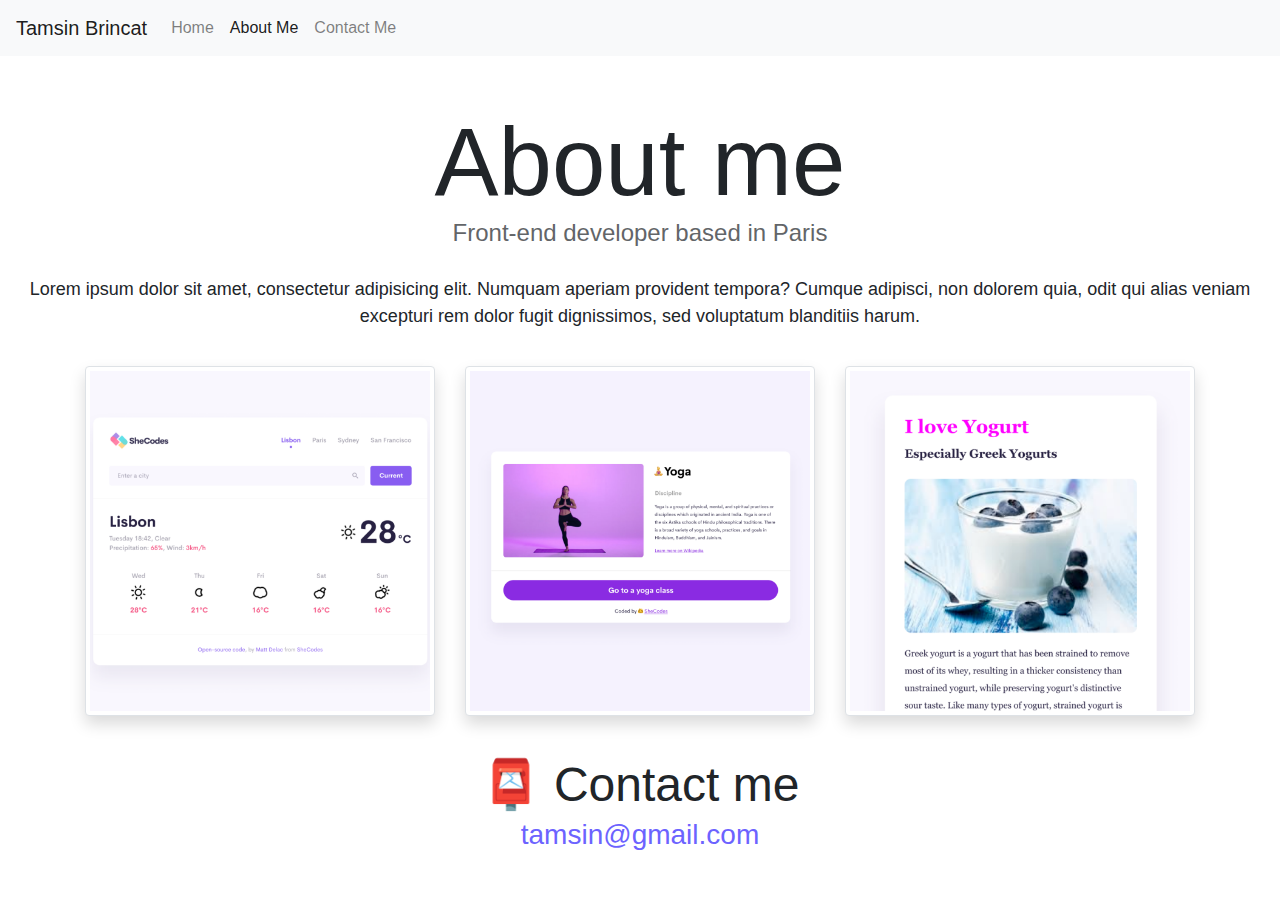
==== about.html @ c4be10b5 "Copied code from Codesandbox, updated absolute links, made it seo friendly" ====
<!DOCTYPE html>
<html lang="en">
  <head>
    <meta charset="UTF-8" />
    <meta http-equiv="X-UA-Compatible" content="IE=edge" />
    <meta name="viewport" content="width=device-width, initial-scale=1.0" />
    <meta
      name="description"
      content="Tamsin Brincat: Learn more about Tamsin Brincat"
    />
    <link
      rel="stylesheet"
      href="https://cdn.jsdelivr.net/npm/bootstrap@4.3.1/dist/css/bootstrap.min.css"
      integrity="sha384-ggOyR0iXCbMQv3Xipma34MD+dH/1fQ784/j6cY/iJTQUOhcWr7x9JvoRxT2MZw1T"
      crossorigin="anonymous"
    />
    <script
      src="https://code.jquery.com/jquery-3.3.1.slim.min.js"
      integrity="sha384-q8i/X+965DzO0rT7abK41JStQIAqVgRVzpbzo5smXKp4YfRvH+8abtTE1Pi6jizo"
      crossorigin="anonymous"
    ></script>
    <script
      src="https://cdn.jsdelivr.net/npm/popper.js@1.14.7/dist/umd/popper.min.js"
      integrity="sha384-UO2eT0CpHqdSJQ6hJty5KVphtPhzWj9WO1clHTMGa3JDZwrnQq4sF86dIHNDz0W1"
      crossorigin="anonymous"
    ></script>
    <script
      src="https://cdn.jsdelivr.net/npm/bootstrap@4.3.1/dist/js/bootstrap.min.js"
      integrity="sha384-JjSmVgyd0p3pXB1rRibZUAYoIIy6OrQ6VrjIEaFf/nJGzIxFDsf4x0xIM+B07jRM"
      crossorigin="anonymous"
    ></script>
    <link rel="stylesheet" href="/styles/app.css" />
    <title>Learn more about Tamsin Brincat</title>
  </head>
  <body>
    <nav
      class="navbar sticky-top navbar-expand-lg navbar-light bg-light w-100 mb-3"
    >
      <a class="navbar-brand" href="#">Tamsin Brincat</a>
      <button
        class="navbar-toggler"
        type="button"
        data-toggle="collapse"
        data-target="#navbarNav"
        aria-controls="navbarNav"
        aria-expanded="false"
        aria-label="Toggle navigation"
      >
        <span class="navbar-toggler-icon"></span>
      </button>
      <div class="collapse navbar-collapse" id="navbarNav">
        <ul class="navbar-nav">
          <li class="nav-item">
            <a class="nav-link" href="/"
              >Home <span class="sr-only">(current)</span></a
            >
          </li>
          <li class="nav-item active">
            <a class="nav-link" href="/about.html">About Me</a>
          </li>
          <li class="nav-item">
            <a class="nav-link" href="/about.html#contact">Contact Me</a>
          </li>
        </ul>
      </div>
    </nav>
    <h1 class="mt-5">About me</h1>
    <h3 class="mb-2">Front-end developer based in Paris</h3>
    <p>
      Lorem ipsum dolor sit amet, consectetur adipisicing elit. Numquam aperiam
      provident tempora? Cumque adipisci, non dolorem quia, odit qui alias
      veniam excepturi rem dolor fugit dignissimos, sed voluptatum blanditiis
      harum.
    </p>
    <div class="container">
      <div class="row mt-3 mb-4">
        <div class="col-sm-4">
          <img
            src="/images/weather.png"
            alt="Weather App"
            class="img-fluid img-thumbnail mb-3 shadow"
          />
        </div>
        <div class="col-sm-4">
          <img
            src="/images/yoga.png"
            alt="Yoga App"
            class="img-fluid img-thumbnail mb-3 shadow"
          />
        </div>
        <div class="col-sm-4">
          <img
            src="/images/yogurt.png"
            alt="Yogurt App"
            class="img-fluid img-thumbnail mb-3 shadow"
          />
        </div>
      </div>
    </div>
    <div id="contact">
      <h2>📮 Contact me</h2>
      <a href="mailto:tamsin@gmail.com" class="email-link" title="email">
        tamsin@gmail.com
      </a>
    </div>
  </body>
</html>
---- styles/app.css ----
:root {
  --primary-color: #6c63ff;
  --secondary-color: #f5f2fe;
  --box-shadow: 0 5px 10px rgba(0, 0, 0, 0.3);
}

body {
  width: 100%;
}

h1,
h2,
h3 {
  text-align: center;
  margin: 0;
}

h1 {
  font-size: 96px;
}

h2 {
  font-size: 48px;
}

h3 {
  font-size: 24px;
  opacity: 0.7;
}

p {
  padding: 20px;
  border-radius: 4px;
  font-size: 18px;
  line-height: 1.5;
  text-align: center;
}

.navigation-links {
  display: flex;
  margin-top: 40px;
  justify-content: center;
}

.navigation-links a {
  margin: 20px;
  border-radius: 4px;
  padding: 20px 15px;
  text-decoration: none;
  text-transform: capitalize;
}

.contact-link {
  background: var(--primary-color);
  box-shadow: var(--box-shadow);
  color: white;
}

.about-link {
  color: var(--primary-color);
  border: 1px solid var(--primary-color);
}

.homepage-link {
  color: var(--primary-color);
  text-align: center;
  display: block;
}

.about-paragraphs {
  display: flex;
  margin: 30px 0;
}

.about-paragraphs p {
  margin: 10px;
}

.email-link {
  display: flex;
  justify-content: center;
  color: var(--primary-color);
  font-size: 28px;
  text-decoration: none;
}

.email-link:hover {
  text-decoration: underline;
}
.primary-link {
  border-radius: 4px;
  padding: 20px 15px;
  text-decoration: none;
  text-transform: capitalize;
  background: var(--primary-color);
  box-shadow: var(--box-shadow);
  color: white;
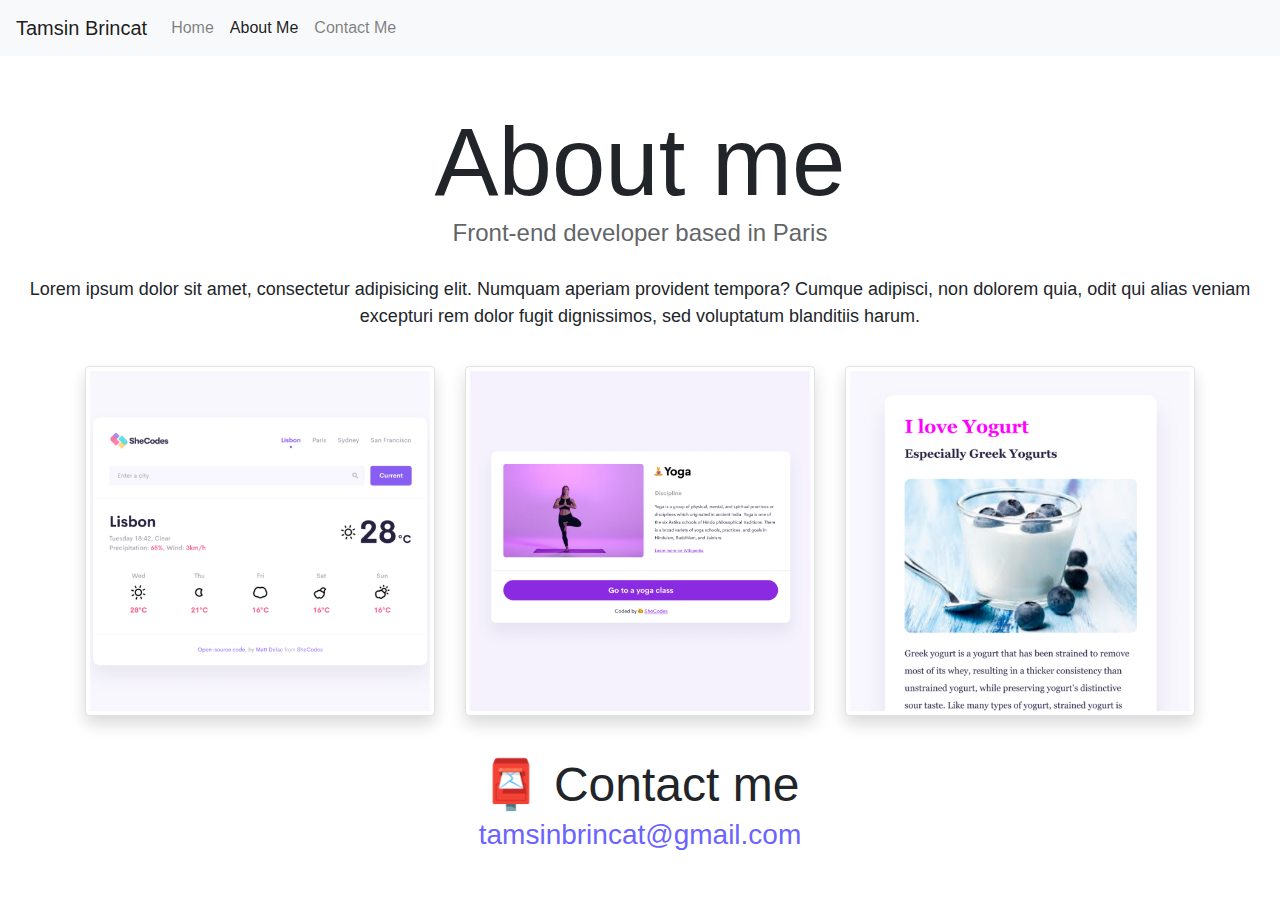
==== commit ae8415ec: "changed email address" ====
--- a/about.html
+++ b/about.html
@@ -100,7 +100,7 @@
     <div id="contact">
       <h2>📮 Contact me</h2>
       <a href="mailto:tamsin@gmail.com" class="email-link" title="email">
-        tamsin@gmail.com
+        tamsinbrincat@gmail.com
       </a>
     </div>
   </body>
--- a/styles/app.css
+++ b/styles/app.css
@@ -87,6 +87,9 @@
 .email-link:hover {
   text-decoration: underline;
 }
+.hero {
+  background-color: #f5f2fe;
+}
 .primary-link {
   border-radius: 4px;
   padding: 20px 15px;
@@ -95,3 +98,32 @@
   background: var(--primary-color);
   box-shadow: var(--box-shadow);
   color: white;
+}
+@media (max-width: 670px) {
+  h1 {
+    font-size: 80px;
+  }
+  h2 {
+    font-size: 38px;
+  }
+
+  h3 {
+    font-size: 20px;
+  }
+  .content img {
+    display: none;
+  }
+  .content .content-text {
+    text-align: center;
+  }
+  .content h2 {
+    text-align: center !important;
+  }
+  .content .primary-link {
+    display: block;
+    text-align: center;
+  }
+  .content .weather-section {
+    margin-bottom: 0 !important;
+  }
+}
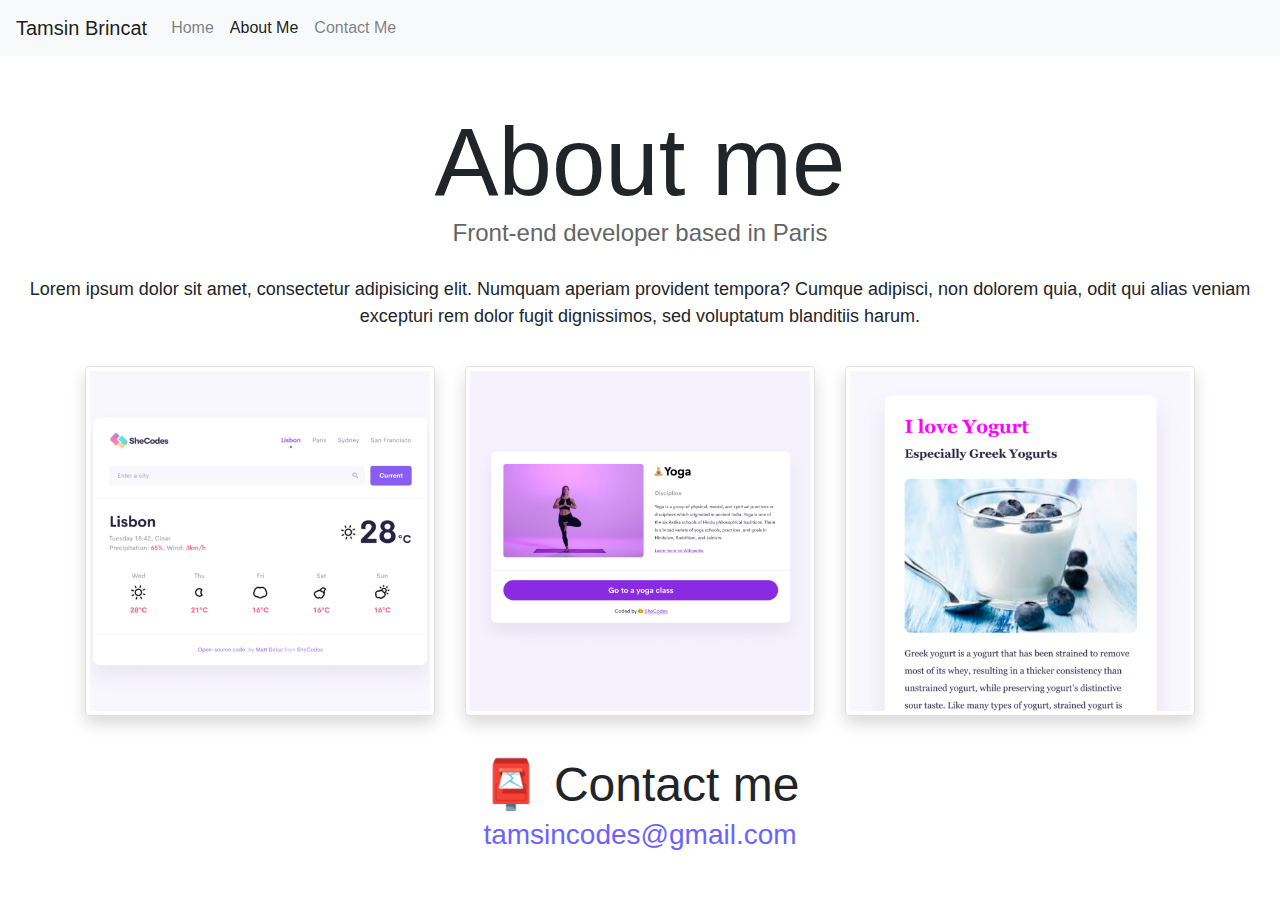
==== commit 035577e7: "updated email" ====
--- a/about.html
+++ b/about.html
@@ -100,7 +100,7 @@
     <div id="contact">
       <h2>📮 Contact me</h2>
       <a href="mailto:tamsin@gmail.com" class="email-link" title="email">
-        tamsinbrincat@gmail.com
+        tamsincodes@gmail.com
       </a>
     </div>
   </body>
